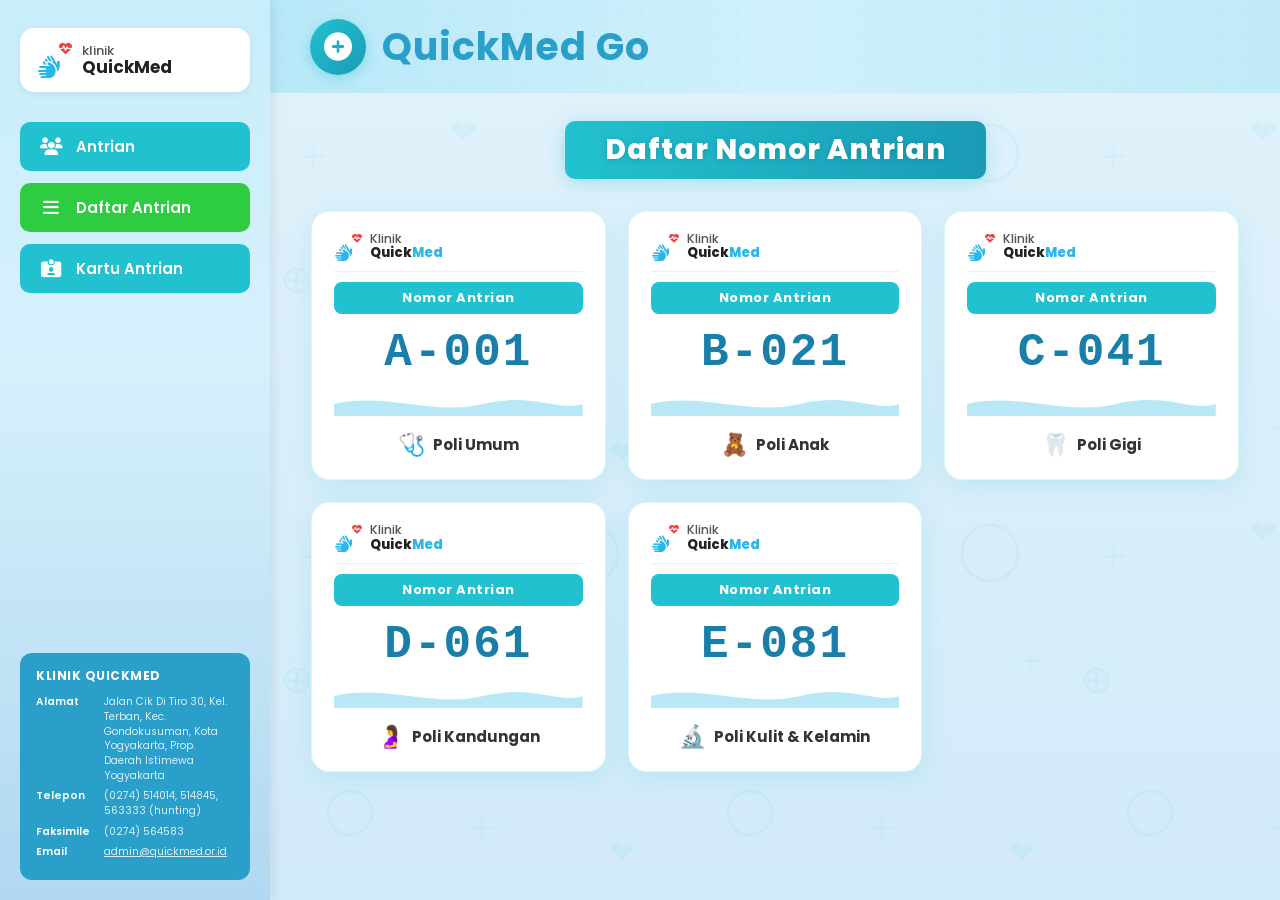
==== daftar-antrian.html @ a820cc5d "Add files via upload" ====
<!DOCTYPE html>
<html lang="id">
<head>
  <meta charset="UTF-8" />
  <meta name="viewport" content="width=device-width, initial-scale=1.0"/>
  <title>Daftar Nomor Antrian – QuickMed Go</title>
  <link href="https://fonts.googleapis.com/css2?family=Poppins:wght@400;500;600;700;800&display=swap" rel="stylesheet"/>
  <link rel="stylesheet" href="https://cdnjs.cloudflare.com/ajax/libs/font-awesome/6.5.0/css/all.min.css"/>
  <link rel="stylesheet" href="daftar-antrian.css"/>
</head>
<body>

<!-- SIDEBAR -->
<aside class="sidebar">
  <div class="sidebar-logo">
    <div class="logo-icon">
      <i class="fa-solid fa-heart-pulse"></i>
      <i class="fa-solid fa-hands"></i>
    </div>
    <div class="logo-text">
      <span class="logo-klinik">klinik</span>
      <span class="logo-quickmed">QuickMed</span>
    </div>
  </div>

  <nav class="sidebar-nav">
    <a href="index.html" class="nav-item">
      <i class="fa-solid fa-users"></i> Antrian
    </a>
    <a href="#" class="nav-item active">
      <i class="fa-solid fa-bars"></i> Daftar Antrian
    </a>
    <a href="kartu-antrian.html" class="nav-item">
      <i class="fa-solid fa-id-card-clip"></i> Kartu Antrian
    </a>
  </nav>

  <div class="sidebar-info">
    <div class="info-title">KLINIK QUICKMED</div>
    <div class="info-row">
      <span class="info-label">Alamat</span>
      <span class="info-value">Jalan Cik Di Tiro 30, Kel. Terban, Kec. Gondokusuman, Kota Yogyakarta, Prop. Daerah Istimewa Yogyakarta</span>
    </div>
    <div class="info-row">
      <span class="info-label">Telepon</span>
      <span class="info-value">(0274) 514014, 514845, 563333 (hunting)</span>
    </div>
    <div class="info-row">
      <span class="info-label">Faksimile</span>
      <span class="info-value">(0274) 564583</span>
    </div>
    <div class="info-row">
      <span class="info-label">Email</span>
      <span class="info-value"><a href="mailto:admin@quickmed.or.id">admin@quickmed.or.id</a></span>
    </div>
  </div>
</aside>

<!-- MAIN -->
<div class="main-content">

  <!-- Header -->
  <header class="top-header">
    <div class="hex-overlay"></div>
    <div class="header-logo">
      <div class="header-icon"><i class="fa-solid fa-circle-plus"></i></div>
      <span class="header-title">QuickMed Go</span>
    </div>
  </header>

  <!-- Hero / Content Area -->
  <div class="hero-area">

    <div class="page-title-wrap">
      <h1 class="page-title">Daftar Nomor Antrian</h1>
    </div>

    <div class="cards-grid">

      <!-- Card A - Poli Umum -->
      <div class="queue-card">
        <div class="card-logo">
          <div class="card-logo-icon">
            <i class="fa-solid fa-heart-pulse"></i>
            <i class="fa-solid fa-hands"></i>
          </div>
          <div class="card-logo-text">
            <div class="kl">Klinik</div>
            <div class="qm">Quick<span>Med</span></div>
          </div>
        </div>
        <div class="card-label">Nomor Antrian</div>
        <div class="card-number">A-001</div>
        <div class="card-divider">
          <svg viewBox="0 0 200 24" preserveAspectRatio="none">
            <path d="M0,12 C40,0 80,24 120,12 C160,0 180,20 200,12 L200,24 L0,24 Z" fill="#b8e8f5"/>
          </svg>
        </div>
        <div class="card-poli">
          <span class="card-poli-icon">🩺</span> Poli Umum
        </div>
      </div>

      <!-- Card B - Poli Anak -->
      <div class="queue-card">
        <div class="card-logo">
          <div class="card-logo-icon">
            <i class="fa-solid fa-heart-pulse"></i>
            <i class="fa-solid fa-hands"></i>
          </div>
          <div class="card-logo-text">
            <div class="kl">Klinik</div>
            <div class="qm">Quick<span>Med</span></div>
          </div>
        </div>
        <div class="card-label">Nomor Antrian</div>
        <div class="card-number">B-021</div>
        <div class="card-divider">
          <svg viewBox="0 0 200 24" preserveAspectRatio="none">
            <path d="M0,12 C40,0 80,24 120,12 C160,0 180,20 200,12 L200,24 L0,24 Z" fill="#b8e8f5"/>
          </svg>
        </div>
        <div class="card-poli">
          <span class="card-poli-icon">🧸</span> Poli Anak
        </div>
      </div>

      <!-- Card C - Poli Gigi -->
      <div class="queue-card">
        <div class="card-logo">
          <div class="card-logo-icon">
            <i class="fa-solid fa-heart-pulse"></i>
            <i class="fa-solid fa-hands"></i>
          </div>
          <div class="card-logo-text">
            <div class="kl">Klinik</div>
            <div class="qm">Quick<span>Med</span></div>
          </div>
        </div>
        <div class="card-label">Nomor Antrian</div>
        <div class="card-number">C-041</div>
        <div class="card-divider">
          <svg viewBox="0 0 200 24" preserveAspectRatio="none">
            <path d="M0,12 C40,0 80,24 120,12 C160,0 180,20 200,12 L200,24 L0,24 Z" fill="#b8e8f5"/>
          </svg>
        </div>
        <div class="card-poli">
          <span class="card-poli-icon">🦷</span> Poli Gigi
        </div>
      </div>

      <!-- Card D - Poli Kandungan -->
      <div class="queue-card">
        <div class="card-logo">
          <div class="card-logo-icon">
            <i class="fa-solid fa-heart-pulse"></i>
            <i class="fa-solid fa-hands"></i>
          </div>
          <div class="card-logo-text">
            <div class="kl">Klinik</div>
            <div class="qm">Quick<span>Med</span></div>
          </div>
        </div>
        <div class="card-label">Nomor Antrian</div>
        <div class="card-number">D-061</div>
        <div class="card-divider">
          <svg viewBox="0 0 200 24" preserveAspectRatio="none">
            <path d="M0,12 C40,0 80,24 120,12 C160,0 180,20 200,12 L200,24 L0,24 Z" fill="#b8e8f5"/>
          </svg>
        </div>
        <div class="card-poli">
          <span class="card-poli-icon">🤰</span> Poli Kandungan
        </div>
      </div>

      <!-- Card E - Poli Kulit & Kelamin -->
      <div class="queue-card">
        <div class="card-logo">
          <div class="card-logo-icon">
            <i class="fa-solid fa-heart-pulse"></i>
            <i class="fa-solid fa-hands"></i>
          </div>
          <div class="card-logo-text">
            <div class="kl">Klinik</div>
            <div class="qm">Quick<span>Med</span></div>
          </div>
        </div>
        <div class="card-label">Nomor Antrian</div>
        <div class="card-number">E-081</div>
        <div class="card-divider">
          <svg viewBox="0 0 200 24" preserveAspectRatio="none">
            <path d="M0,12 C40,0 80,24 120,12 C160,0 180,20 200,12 L200,24 L0,24 Z" fill="#b8e8f5"/>
          </svg>
        </div>
        <div class="card-poli">
          <span class="card-poli-icon">🔬</span> Poli Kulit &amp; Kelamin
        </div>
      </div>

    </div>
  </div>
</div>

</body>
</html>
---- daftar-antrian.css ----
/* =============================================
   RESET & BASE
   ============================================= */
*, *::before, *::after {
  box-sizing: border-box;
  margin: 0;
  padding: 0;
}

body {
  font-family: 'Poppins', sans-serif;
  display: flex;
  height: 100vh;
  overflow: hidden;
  background: #e8f4fb;
}

/* =============================================
   SIDEBAR
   ============================================= */
.sidebar {
  width: 270px;
  min-width: 270px;
  background: linear-gradient(180deg, #c8eefb 0%, #d6f0fc 40%, #b0d8f0 100%);
  display: flex;
  flex-direction: column;
  padding: 28px 20px 20px 20px;
  box-shadow: 3px 0 12px rgba(0,0,0,0.08);
  position: relative;
  z-index: 10;
}

/* Logo */
.sidebar-logo {
  display: flex;
  align-items: center;
  gap: 10px;
  background: #fff;
  border-radius: 14px;
  padding: 14px 16px;
  margin-bottom: 30px;
  box-shadow: 0 2px 8px rgba(0,0,0,0.07);
}

.logo-icon {
  position: relative;
  width: 36px;
  height: 36px;
}

.logo-icon .fa-heart-pulse {
  color: #e84545;
  font-size: 13px;
  position: absolute;
  top: 0;
  right: 0;
}

.logo-icon .fa-hands {
  color: #29b6e8;
  font-size: 22px;
  position: absolute;
  bottom: 0;
  left: 0;
}

.logo-text {
  display: flex;
  flex-direction: column;
  line-height: 1.1;
}

.logo-klinik {
  font-size: 13px;
  color: #555;
  font-weight: 500;
}

.logo-quickmed {
  font-size: 17px;
  font-weight: 700;
  color: #222;
}

/* Navigation */
.sidebar-nav {
  display: flex;
  flex-direction: column;
  gap: 12px;
  flex: 1;
}

.nav-item {
  display: flex;
  align-items: center;
  gap: 14px;
  padding: 13px 20px;
  border-radius: 10px;
  font-size: 15px;
  font-weight: 600;
  text-decoration: none;
  color: #fff;
  background: #22c1d0;
  transition: background 0.2s, transform 0.1s;
  cursor: pointer;
  border: none;
}

.nav-item:hover {
  background: #1aabb9;
  transform: translateX(3px);
}

.nav-item.active {
  background: #2ecc40;
}

.nav-item.active:hover {
  background: #27b538;
}

.nav-item i {
  font-size: 18px;
  width: 22px;
  text-align: center;
}

/* Sidebar Info */
.sidebar-info {
  margin-top: auto;
  background: #2a9fc9;
  border-radius: 12px;
  padding: 14px 16px;
  color: #fff;
}

.info-title {
  font-size: 12px;
  font-weight: 700;
  margin-bottom: 10px;
  letter-spacing: 0.5px;
}

.info-row {
  display: flex;
  gap: 8px;
  margin-bottom: 6px;
  font-size: 10.5px;
  line-height: 1.4;
}

.info-label {
  min-width: 60px;
  font-weight: 600;
  flex-shrink: 0;
}

.info-value {
  color: #d8f0fa;
}

.info-value a {
  color: #d8f0fa;
  text-decoration: underline;
}

/* =============================================
   MAIN CONTENT
   ============================================= */
.main-content {
  flex: 1;
  display: flex;
  flex-direction: column;
  overflow: hidden;
}

/* Top Header */
.top-header {
  background: linear-gradient(90deg, #b8e8f8 0%, #d0f0fd 50%, #c0eaf8 100%);
  padding: 18px 40px;
  display: flex;
  align-items: center;
  position: relative;
  overflow: hidden;
  min-height: 80px;
}

.header-logo {
  display: flex;
  align-items: center;
  gap: 16px;
  position: relative;
  z-index: 2;
}

.header-icon {
  width: 56px;
  height: 56px;
  background: linear-gradient(135deg, #22c1d0, #1a9bb5);
  border-radius: 50%;
  display: flex;
  align-items: center;
  justify-content: center;
  box-shadow: 0 3px 12px rgba(34,193,208,0.4);
}

.header-icon i {
  color: #fff;
  font-size: 28px;
}

.header-title {
  font-size: 38px;
  font-weight: 700;
  color: #2a9fc9;
  letter-spacing: 1px;
}

/* Hex overlay pattern */
.hex-overlay {
  position: absolute;
  inset: 0;
  background-image: radial-gradient(circle, rgba(34,193,208,0.12) 1px, transparent 1px);
  background-size: 24px 24px;
  z-index: 1;
  pointer-events: none;
}

/* =============================================
   HERO AREA
   ============================================= */
.hero-area {
  flex: 1;
  position: relative;
  overflow-y: auto;
  background:
    linear-gradient(rgba(220,240,250,0.7), rgba(200,230,248,0.7)),
    url('https://cloudcare.id/wp-content/uploads/2024/02/46247-1080x675.jpg') center/cover no-repeat;
}

/* Medical doodle SVG background overlay */
.hero-area::before {
  content: '';
  position: absolute;
  inset: 0;
  background-image: url("data:image/svg+xml,%3Csvg xmlns='http://www.w3.org/2000/svg' width='400' height='400' opacity='0.07'%3E%3Ctext x='30' y='80' font-size='48' fill='%2322c1d0'%3E%2B%3C/text%3E%3Ctext x='180' y='50' font-size='32' fill='%2322c1d0'%3E%E2%9D%A4%3C/text%3E%3Ccircle cx='320' cy='60' r='28' stroke='%2322c1d0' stroke-width='3' fill='none'/%3E%3Ctext x='10' y='200' font-size='40' fill='%2322c1d0'%3E%E2%8A%95%3C/text%3E%3Ctext x='350' y='180' font-size='36' fill='%2322c1d0'%3E%2B%3C/text%3E%3Ccircle cx='80' cy='320' r='22' stroke='%2322c1d0' stroke-width='3' fill='none'/%3E%3Ctext x='200' y='350' font-size='44' fill='%2322c1d0'%3E%2B%3C/text%3E%3Ctext x='340' y='370' font-size='30' fill='%2322c1d0'%3E%E2%9D%A4%3C/text%3E%3C/svg%3E");
  background-size: 400px 400px;
  pointer-events: none;
  z-index: 0;
}

/* =============================================
   PAGE TITLE
   ============================================= */
.page-title-wrap {
  position: relative;
  z-index: 2;
  text-align: center;
  padding: 28px 20px 10px;
}

.page-title {
  display: inline-block;
  font-size: 28px;
  font-weight: 800;
  color: #fff;
  background: linear-gradient(90deg, #22c1d0, #1a9bb5);
  padding: 8px 40px;
  border-radius: 10px;
  letter-spacing: 1px;
  text-shadow: 0 1px 6px rgba(0,0,0,0.15);
  box-shadow: 0 4px 18px rgba(34,193,208,0.3);
}

/* =============================================
   CARDS GRID
   ============================================= */
.cards-grid {
  position: relative;
  z-index: 2;
  display: grid;
  grid-template-columns: repeat(3, 1fr);
  gap: 22px;
  padding: 22px 36px 36px;
  max-width: 1000px;
  margin: 0 auto;
  width: 100%;
}

/* Center last row if odd number */
.cards-grid .queue-card:nth-last-child(1):nth-child(3n+1) {
  grid-column: 2;
}

.cards-grid .queue-card:nth-last-child(2):nth-child(3n+1) {
  grid-column: 1;
}

/* =============================================
   QUEUE CARD
   ============================================= */
.queue-card {
  background: #fff;
  border-radius: 18px;
  padding: 20px 22px 18px;
  box-shadow: 0 6px 24px rgba(34,193,208,0.15);
  border: 1.5px solid rgba(34,193,208,0.15);
  display: flex;
  flex-direction: column;
  align-items: center;
  gap: 10px;
  transition: transform 0.2s, box-shadow 0.2s;
  animation: cardIn 0.5s ease both;
}

.queue-card:hover {
  transform: translateY(-4px);
  box-shadow: 0 12px 32px rgba(34,193,208,0.25);
}

@keyframes cardIn {
  from { opacity: 0; transform: translateY(20px); }
  to   { opacity: 1; transform: translateY(0); }
}

.queue-card:nth-child(1) { animation-delay: 0.05s; }
.queue-card:nth-child(2) { animation-delay: 0.12s; }
.queue-card:nth-child(3) { animation-delay: 0.19s; }
.queue-card:nth-child(4) { animation-delay: 0.26s; }
.queue-card:nth-child(5) { animation-delay: 0.33s; }

/* Card Logo */
.card-logo {
  display: flex;
  align-items: center;
  gap: 8px;
  align-self: flex-start;
  border-bottom: 1.5px solid #e0f4fb;
  width: 100%;
  padding-bottom: 10px;
}

.card-logo-icon {
  position: relative;
  width: 28px;
  height: 28px;
}

.card-logo-icon .fa-heart-pulse {
  color: #e84545;
  font-size: 10px;
  position: absolute;
  top: 0;
  right: 0;
}

.card-logo-icon .fa-hands {
  color: #29b6e8;
  font-size: 17px;
  position: absolute;
  bottom: 0;
  left: 0;
}

.card-logo-text {
  font-size: 12.5px;
  line-height: 1.15;
}

.card-logo-text .kl {
  color: #555;
  font-weight: 500;
}

.card-logo-text .qm {
  font-weight: 800;
  color: #222;
  font-size: 13px;
}

.card-logo-text .qm span {
  color: #29b6e8;
}

/* Nomor Antrian label */
.card-label {
  background: #22c1d0;
  color: #fff;
  font-size: 13px;
  font-weight: 700;
  padding: 6px 28px;
  border-radius: 8px;
  letter-spacing: 0.5px;
  width: 100%;
  text-align: center;
}

/* Number */
.card-number {
  font-size: 46px;
  font-weight: 800;
  color: #1a7fa8;
  letter-spacing: 2px;
  line-height: 1;
  padding: 6px 0;
  font-family: 'Courier New', monospace;
}

/* Divider wave */
.card-divider {
  width: 100%;
  height: 24px;
  position: relative;
  overflow: hidden;
}

.card-divider svg {
  width: 100%;
  height: 100%;
}

/* Poli */
.card-poli {
  display: flex;
  align-items: center;
  gap: 8px;
  font-size: 15px;
  font-weight: 700;
  color: #333;
  padding-top: 2px;
}

.card-poli-icon {
  font-size: 22px;
}

/* =============================================
   RESPONSIVE
   ============================================= */
@media (max-width: 768px) {
  .sidebar {
    display: none;
  }

  .cards-grid {
    grid-template-columns: repeat(2, 1fr);
    padding: 16px;
    gap: 14px;
  }

  .header-title {
    font-size: 26px;
  }
}

@media (max-width: 480px) {
  .cards-grid {
    grid-template-columns: 1fr;
  }
}
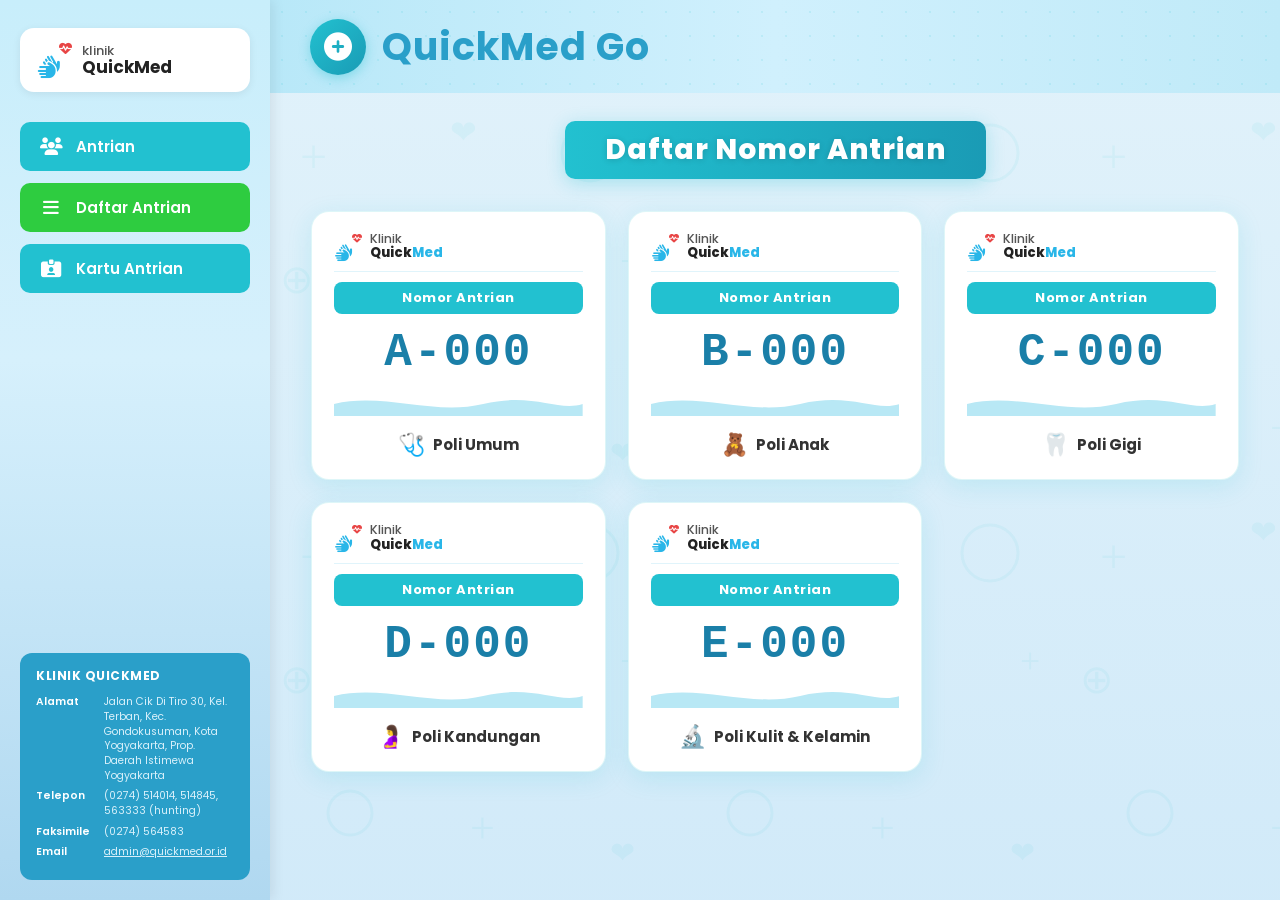
==== commit 080e3dba: "tools" ====
--- a/daftar-antrian.html
+++ b/daftar-antrian.html
@@ -27,7 +27,7 @@
     <a href="index.html" class="nav-item">
       <i class="fa-solid fa-users"></i> Antrian
     </a>
-    <a href="#" class="nav-item active">
+    <a href="daftar-antrian.html" class="nav-item active">
       <i class="fa-solid fa-bars"></i> Daftar Antrian
     </a>
     <a href="kartu-antrian.html" class="nav-item">
@@ -58,8 +58,6 @@
 
 <!-- MAIN -->
 <div class="main-content">
-
-  <!-- Header -->
   <header class="top-header">
     <div class="hex-overlay"></div>
     <div class="header-logo">
@@ -68,9 +66,7 @@
     </div>
   </header>
 
-  <!-- Hero / Content Area -->
   <div class="hero-area">
-
     <div class="page-title-wrap">
       <h1 class="page-title">Daftar Nomor Antrian</h1>
     </div>
@@ -90,15 +86,13 @@
           </div>
         </div>
         <div class="card-label">Nomor Antrian</div>
-        <div class="card-number">A-001</div>
-        <div class="card-divider">
-          <svg viewBox="0 0 200 24" preserveAspectRatio="none">
-            <path d="M0,12 C40,0 80,24 120,12 C160,0 180,20 200,12 L200,24 L0,24 Z" fill="#b8e8f5"/>
-          </svg>
-        </div>
-        <div class="card-poli">
-          <span class="card-poli-icon">🩺</span> Poli Umum
-        </div>
+        <div class="card-number" id="nomorA">A-000</div>
+        <div class="card-divider">
+          <svg viewBox="0 0 200 24" preserveAspectRatio="none">
+            <path d="M0,12 C40,0 80,24 120,12 C160,0 180,20 200,12 L200,24 L0,24 Z" fill="#b8e8f5"/>
+          </svg>
+        </div>
+        <div class="card-poli"><span class="card-poli-icon">🩺</span> Poli Umum</div>
       </div>
 
       <!-- Card B - Poli Anak -->
@@ -114,15 +108,13 @@
           </div>
         </div>
         <div class="card-label">Nomor Antrian</div>
-        <div class="card-number">B-021</div>
-        <div class="card-divider">
-          <svg viewBox="0 0 200 24" preserveAspectRatio="none">
-            <path d="M0,12 C40,0 80,24 120,12 C160,0 180,20 200,12 L200,24 L0,24 Z" fill="#b8e8f5"/>
-          </svg>
-        </div>
-        <div class="card-poli">
-          <span class="card-poli-icon">🧸</span> Poli Anak
-        </div>
+        <div class="card-number" id="nomorB">B-000</div>
+        <div class="card-divider">
+          <svg viewBox="0 0 200 24" preserveAspectRatio="none">
+            <path d="M0,12 C40,0 80,24 120,12 C160,0 180,20 200,12 L200,24 L0,24 Z" fill="#b8e8f5"/>
+          </svg>
+        </div>
+        <div class="card-poli"><span class="card-poli-icon">🧸</span> Poli Anak</div>
       </div>
 
       <!-- Card C - Poli Gigi -->
@@ -138,15 +130,13 @@
           </div>
         </div>
         <div class="card-label">Nomor Antrian</div>
-        <div class="card-number">C-041</div>
-        <div class="card-divider">
-          <svg viewBox="0 0 200 24" preserveAspectRatio="none">
-            <path d="M0,12 C40,0 80,24 120,12 C160,0 180,20 200,12 L200,24 L0,24 Z" fill="#b8e8f5"/>
-          </svg>
-        </div>
-        <div class="card-poli">
-          <span class="card-poli-icon">🦷</span> Poli Gigi
-        </div>
+        <div class="card-number" id="nomorC">C-000</div>
+        <div class="card-divider">
+          <svg viewBox="0 0 200 24" preserveAspectRatio="none">
+            <path d="M0,12 C40,0 80,24 120,12 C160,0 180,20 200,12 L200,24 L0,24 Z" fill="#b8e8f5"/>
+          </svg>
+        </div>
+        <div class="card-poli"><span class="card-poli-icon">🦷</span> Poli Gigi</div>
       </div>
 
       <!-- Card D - Poli Kandungan -->
@@ -162,15 +152,13 @@
           </div>
         </div>
         <div class="card-label">Nomor Antrian</div>
-        <div class="card-number">D-061</div>
-        <div class="card-divider">
-          <svg viewBox="0 0 200 24" preserveAspectRatio="none">
-            <path d="M0,12 C40,0 80,24 120,12 C160,0 180,20 200,12 L200,24 L0,24 Z" fill="#b8e8f5"/>
-          </svg>
-        </div>
-        <div class="card-poli">
-          <span class="card-poli-icon">🤰</span> Poli Kandungan
-        </div>
+        <div class="card-number" id="nomorD">D-000</div>
+        <div class="card-divider">
+          <svg viewBox="0 0 200 24" preserveAspectRatio="none">
+            <path d="M0,12 C40,0 80,24 120,12 C160,0 180,20 200,12 L200,24 L0,24 Z" fill="#b8e8f5"/>
+          </svg>
+        </div>
+        <div class="card-poli"><span class="card-poli-icon">🤰</span> Poli Kandungan</div>
       </div>
 
       <!-- Card E - Poli Kulit & Kelamin -->
@@ -186,20 +174,37 @@
           </div>
         </div>
         <div class="card-label">Nomor Antrian</div>
-        <div class="card-number">E-081</div>
-        <div class="card-divider">
-          <svg viewBox="0 0 200 24" preserveAspectRatio="none">
-            <path d="M0,12 C40,0 80,24 120,12 C160,0 180,20 200,12 L200,24 L0,24 Z" fill="#b8e8f5"/>
-          </svg>
-        </div>
-        <div class="card-poli">
-          <span class="card-poli-icon">🔬</span> Poli Kulit &amp; Kelamin
-        </div>
+        <div class="card-number" id="nomorE">E-000</div>
+        <div class="card-divider">
+          <svg viewBox="0 0 200 24" preserveAspectRatio="none">
+            <path d="M0,12 C40,0 80,24 120,12 C160,0 180,20 200,12 L200,24 L0,24 Z" fill="#b8e8f5"/>
+          </svg>
+        </div>
+        <div class="card-poli"><span class="card-poli-icon">🔬</span> Poli Kulit &amp; Kelamin</div>
       </div>
 
     </div>
   </div>
 </div>
 
+<script>
+  // Mapping poli ke huruf dan id elemen
+  const poliMap = [
+    { poli: 'Poli Umum',            huruf: 'A', id: 'nomorA' },
+    { poli: 'Poli Anak',            huruf: 'B', id: 'nomorB' },
+    { poli: 'Poli Gigi',            huruf: 'C', id: 'nomorC' },
+    { poli: 'Poli Kandungan',       huruf: 'D', id: 'nomorD' },
+    { poli: 'Poli Kulit & Kelamin', huruf: 'E', id: 'nomorE' },
+  ];
+
+  // Tampilkan nomor antrian terakhir dari sessionStorage
+  poliMap.forEach(function(item) {
+    const key    = 'antrian_' + item.poli;
+    const nomor  = parseInt(sessionStorage.getItem(key) || '0');
+    const kode   = item.huruf + '-' + String(nomor).padStart(3, '0');
+    document.getElementById(item.id).textContent = kode;
+  });
+</script>
+
 </body>
 </html>
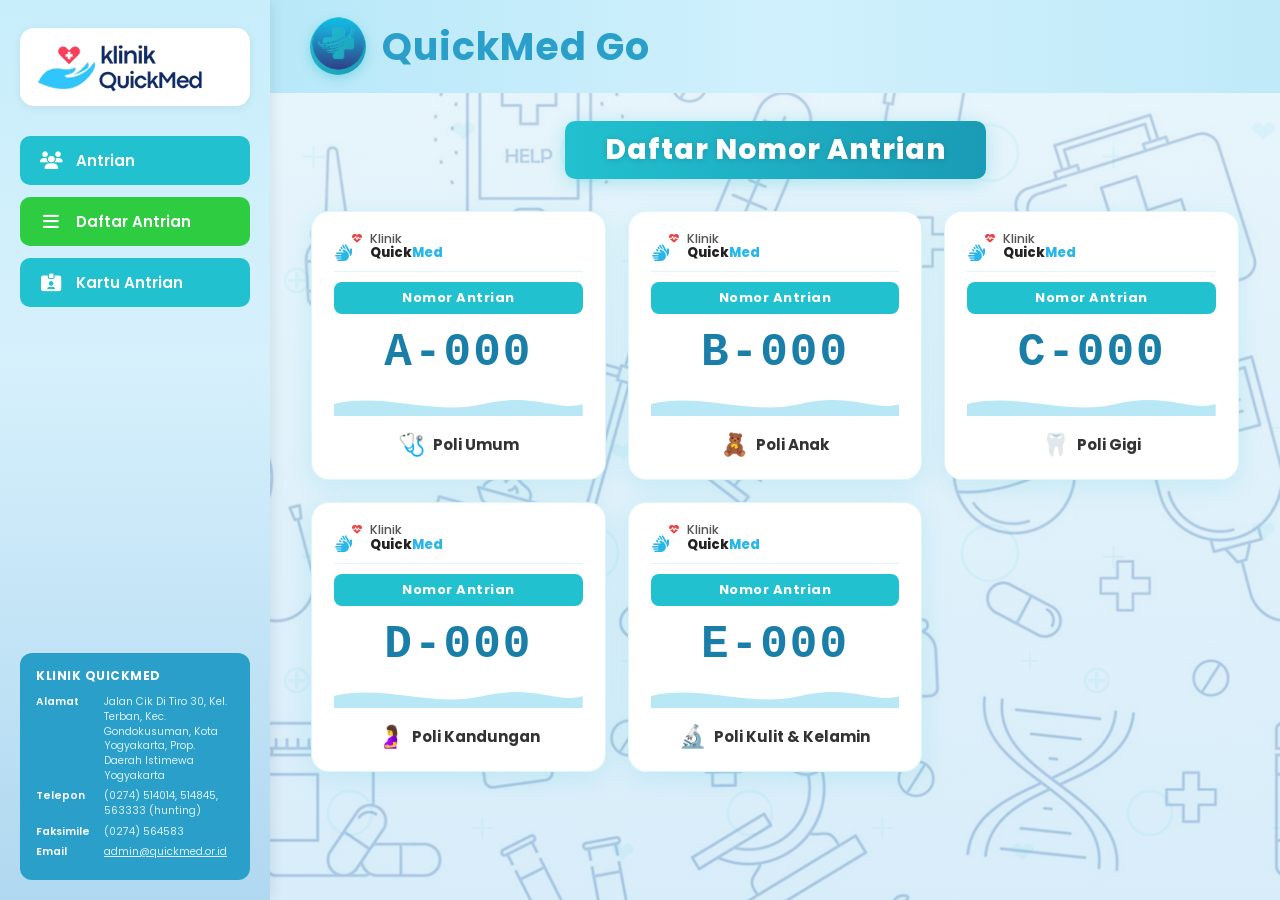
==== commit f7c1f20f: "REVOLUSI" ====
--- a/daftar-antrian.html
+++ b/daftar-antrian.html
@@ -13,15 +13,8 @@
 <!-- SIDEBAR -->
 <aside class="sidebar">
   <div class="sidebar-logo">
-    <div class="logo-icon">
-      <i class="fa-solid fa-heart-pulse"></i>
-      <i class="fa-solid fa-hands"></i>
-    </div>
-    <div class="logo-text">
-      <span class="logo-klinik">klinik</span>
-      <span class="logo-quickmed">QuickMed</span>
-    </div>
-  </div>
+      <img src="9121dd35-7bd9-4e90-8689-2466e4dd6735-removebg-preview.png" alt="Logo QuickMed" style="height: 50px; width: auto;" />
+    </div>
 
   <nav class="sidebar-nav">
     <a href="index.html" class="nav-item">
@@ -59,10 +52,11 @@
 <!-- MAIN -->
 <div class="main-content">
   <header class="top-header">
-    <div class="hex-overlay"></div>
     <div class="header-logo">
-      <div class="header-icon"><i class="fa-solid fa-circle-plus"></i></div>
-      <span class="header-title">QuickMed Go</span>
+      <div class="header-icon">
+  <img src="logo (1).png" alt="Logo" style="width: 89px; height: 89px; object-fit: contain;" />
+</div>
+<span class="header-title">QuickMed Go</span>
     </div>
   </header>
 
--- a/daftar-antrian.css
+++ b/daftar-antrian.css
@@ -235,7 +235,7 @@
   overflow-y: auto;
   background:
     linear-gradient(rgba(220,240,250,0.7), rgba(200,230,248,0.7)),
-    url('https://cloudcare.id/wp-content/uploads/2024/02/46247-1080x675.jpg') center/cover no-repeat;
+    url('d2b74cf8099fecf855cebc98a2623712 2.png') center/cover no-repeat;
 }
 
 /* Medical doodle SVG background overlay */
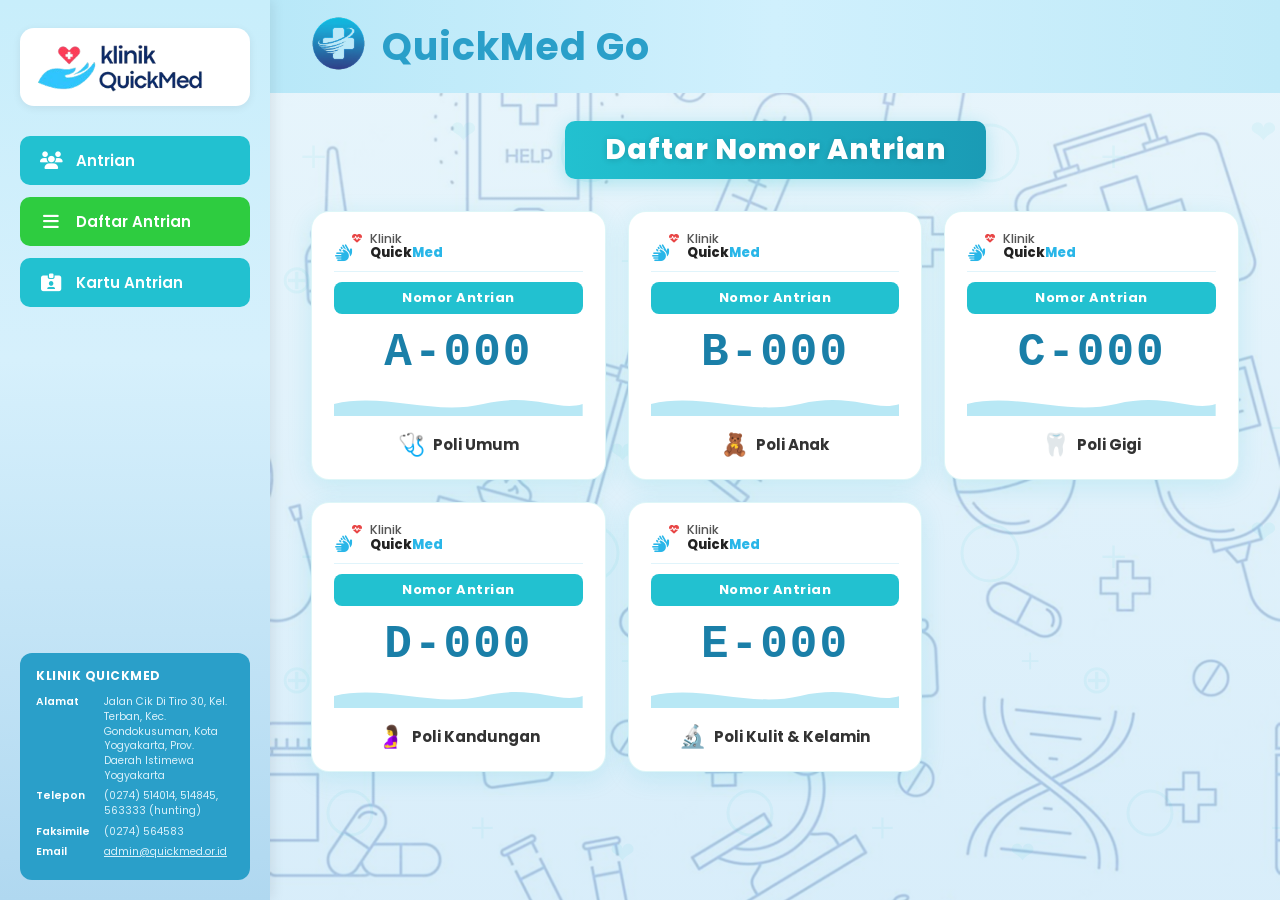
==== commit 94c12b28: "prop" ====
--- a/daftar-antrian.html
+++ b/daftar-antrian.html
@@ -32,7 +32,7 @@
     <div class="info-title">KLINIK QUICKMED</div>
     <div class="info-row">
       <span class="info-label">Alamat</span>
-      <span class="info-value">Jalan Cik Di Tiro 30, Kel. Terban, Kec. Gondokusuman, Kota Yogyakarta, Prop. Daerah Istimewa Yogyakarta</span>
+      <span class="info-value">Jalan Cik Di Tiro 30, Kel. Terban, Kec. Gondokusuman, Kota Yogyakarta, Prov. Daerah Istimewa Yogyakarta</span>
     </div>
     <div class="info-row">
       <span class="info-label">Telepon</span>
--- a/daftar-antrian.css
+++ b/daftar-antrian.css
@@ -196,12 +196,12 @@
 .header-icon {
   width: 56px;
   height: 56px;
-  background: linear-gradient(135deg, #22c1d0, #1a9bb5);
-  border-radius: 50%;
+  background: transparent !important;
+  border-radius: 0 !important;
+  box-shadow: none !important;
   display: flex;
   align-items: center;
   justify-content: center;
-  box-shadow: 0 3px 12px rgba(34,193,208,0.4);
 }
 
 .header-icon i {
